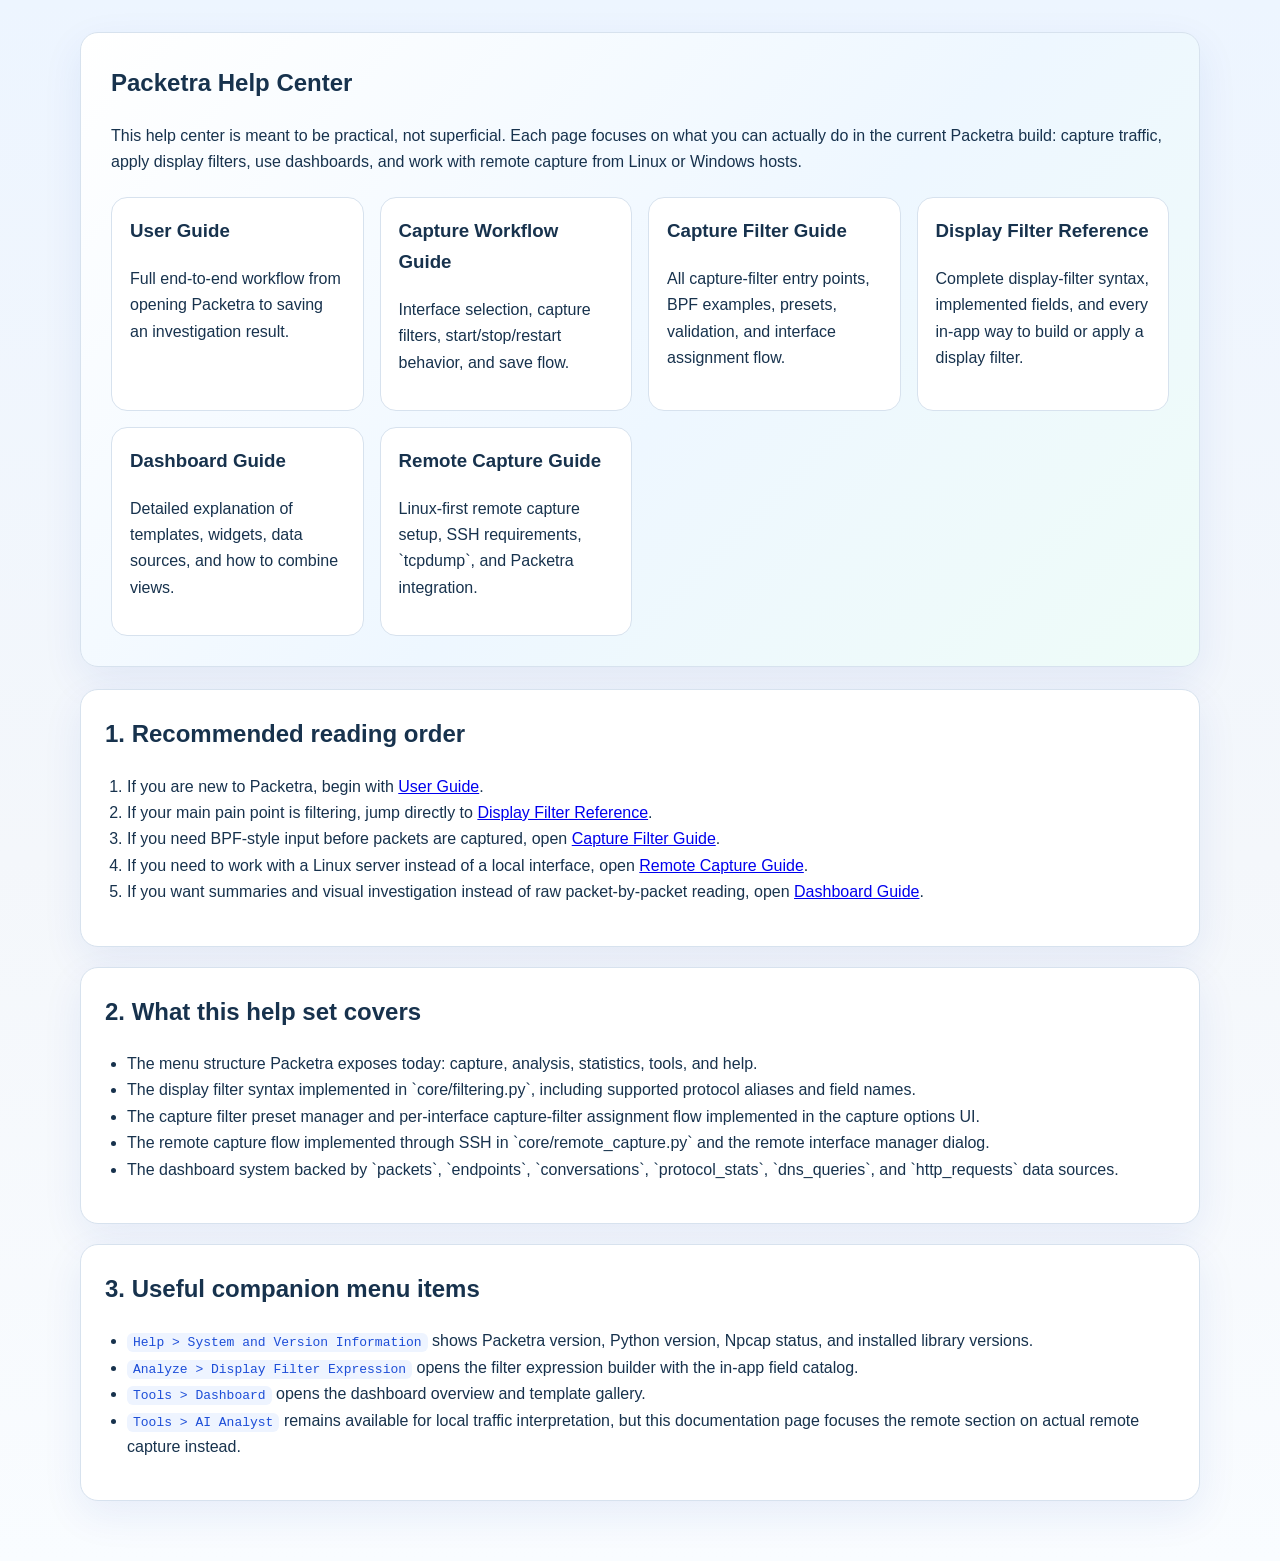
==== help/index.html @ 41b3b4df "Done 99.8%" ====
<!DOCTYPE html>
<html lang="en">
<head>
  <meta charset="utf-8">
  <meta name="viewport" content="width=device-width, initial-scale=1">
  <title>Packetra Help Center</title>
  <style>
    :root {
      --bg: #f4f7fb;
      --panel: #ffffff;
      --ink: #17324d;
      --muted: #5a6c80;
      --line: #d7e2ee;
      --accent: #0f766e;
    }
    * { box-sizing: border-box; }
    body {
      margin: 0;
      font-family: "Segoe UI", Arial, sans-serif;
      background: linear-gradient(180deg, #edf5ff 0%, var(--bg) 55%, #f9fcff 100%);
      color: var(--ink);
      line-height: 1.65;
    }
    .wrap {
      max-width: 1160px;
      margin: 0 auto;
      padding: 32px 20px 60px;
    }
    .hero, .panel {
      background: var(--panel);
      border: 1px solid var(--line);
      border-radius: 18px;
      box-shadow: 0 14px 40px rgba(30, 64, 175, 0.08);
    }
    .hero {
      padding: 30px;
      margin-bottom: 22px;
      background: linear-gradient(135deg, #ffffff 0%, #eef7ff 55%, #eefcf8 100%);
    }
    .grid {
      display: grid;
      grid-template-columns: repeat(auto-fit, minmax(240px, 1fr));
      gap: 16px;
      margin-top: 22px;
    }
    .card {
      display: block;
      text-decoration: none;
      color: inherit;
      padding: 18px;
      border: 1px solid var(--line);
      border-radius: 16px;
      background: #fff;
      transition: transform 0.18s ease, box-shadow 0.18s ease;
    }
    .card:hover {
      transform: translateY(-2px);
      box-shadow: 0 10px 28px rgba(15, 118, 110, 0.12);
    }
    .panel {
      padding: 24px;
      margin-top: 20px;
    }
    h1, h2, h3 { margin-top: 0; }
    code {
      background: #eef4ff;
      color: #1d4ed8;
      padding: 2px 6px;
      border-radius: 6px;
    }
    ul, ol { padding-left: 22px; }
  </style>
</head>
<body>
  <div class="wrap">
    <section class="hero">
      <h1>Packetra Help Center</h1>
      <p>This help center is meant to be practical, not superficial. Each page focuses on what you can actually do in the current Packetra build: capture traffic, apply display filters, use dashboards, and work with remote capture from Linux or Windows hosts.</p>
      <div class="grid">
        <a class="card" href="user_guide.html">
          <h3>User Guide</h3>
          <p>Full end-to-end workflow from opening Packetra to saving an investigation result.</p>
        </a>
        <a class="card" href="capture_workflow.html">
          <h3>Capture Workflow Guide</h3>
          <p>Interface selection, capture filters, start/stop/restart behavior, and save flow.</p>
        </a>
        <a class="card" href="capture_filter_guide.html">
          <h3>Capture Filter Guide</h3>
          <p>All capture-filter entry points, BPF examples, presets, validation, and interface assignment flow.</p>
        </a>
        <a class="card" href="filter_reference.html">
          <h3>Display Filter Reference</h3>
          <p>Complete display-filter syntax, implemented fields, and every in-app way to build or apply a display filter.</p>
        </a>
        <a class="card" href="dashboard_guide.html">
          <h3>Dashboard Guide</h3>
          <p>Detailed explanation of templates, widgets, data sources, and how to combine views.</p>
        </a>
        <a class="card" href="agent_guide.html">
          <h3>Remote Capture Guide</h3>
          <p>Linux-first remote capture setup, SSH requirements, `tcpdump`, and Packetra integration.</p>
        </a>
      </div>
    </section>

    <section class="panel">
      <h2>1. Recommended reading order</h2>
      <ol>
        <li>If you are new to Packetra, begin with <a href="user_guide.html">User Guide</a>.</li>
        <li>If your main pain point is filtering, jump directly to <a href="filter_reference.html">Display Filter Reference</a>.</li>
        <li>If you need BPF-style input before packets are captured, open <a href="capture_filter_guide.html">Capture Filter Guide</a>.</li>
        <li>If you need to work with a Linux server instead of a local interface, open <a href="agent_guide.html">Remote Capture Guide</a>.</li>
        <li>If you want summaries and visual investigation instead of raw packet-by-packet reading, open <a href="dashboard_guide.html">Dashboard Guide</a>.</li>
      </ol>
    </section>

    <section class="panel">
      <h2>2. What this help set covers</h2>
      <ul>
        <li>The menu structure Packetra exposes today: capture, analysis, statistics, tools, and help.</li>
        <li>The display filter syntax implemented in `core/filtering.py`, including supported protocol aliases and field names.</li>
        <li>The capture filter preset manager and per-interface capture-filter assignment flow implemented in the capture options UI.</li>
        <li>The remote capture flow implemented through SSH in `core/remote_capture.py` and the remote interface manager dialog.</li>
        <li>The dashboard system backed by `packets`, `endpoints`, `conversations`, `protocol_stats`, `dns_queries`, and `http_requests` data sources.</li>
      </ul>
    </section>

    <section class="panel">
      <h2>3. Useful companion menu items</h2>
      <ul>
        <li><code>Help &gt; System and Version Information</code> shows Packetra version, Python version, Npcap status, and installed library versions.</li>
        <li><code>Analyze &gt; Display Filter Expression</code> opens the filter expression builder with the in-app field catalog.</li>
        <li><code>Tools &gt; Dashboard</code> opens the dashboard overview and template gallery.</li>
        <li><code>Tools &gt; AI Analyst</code> remains available for local traffic interpretation, but this documentation page focuses the remote section on actual remote capture instead.</li>
      </ul>
    </section>
  </div>
</body>
</html>
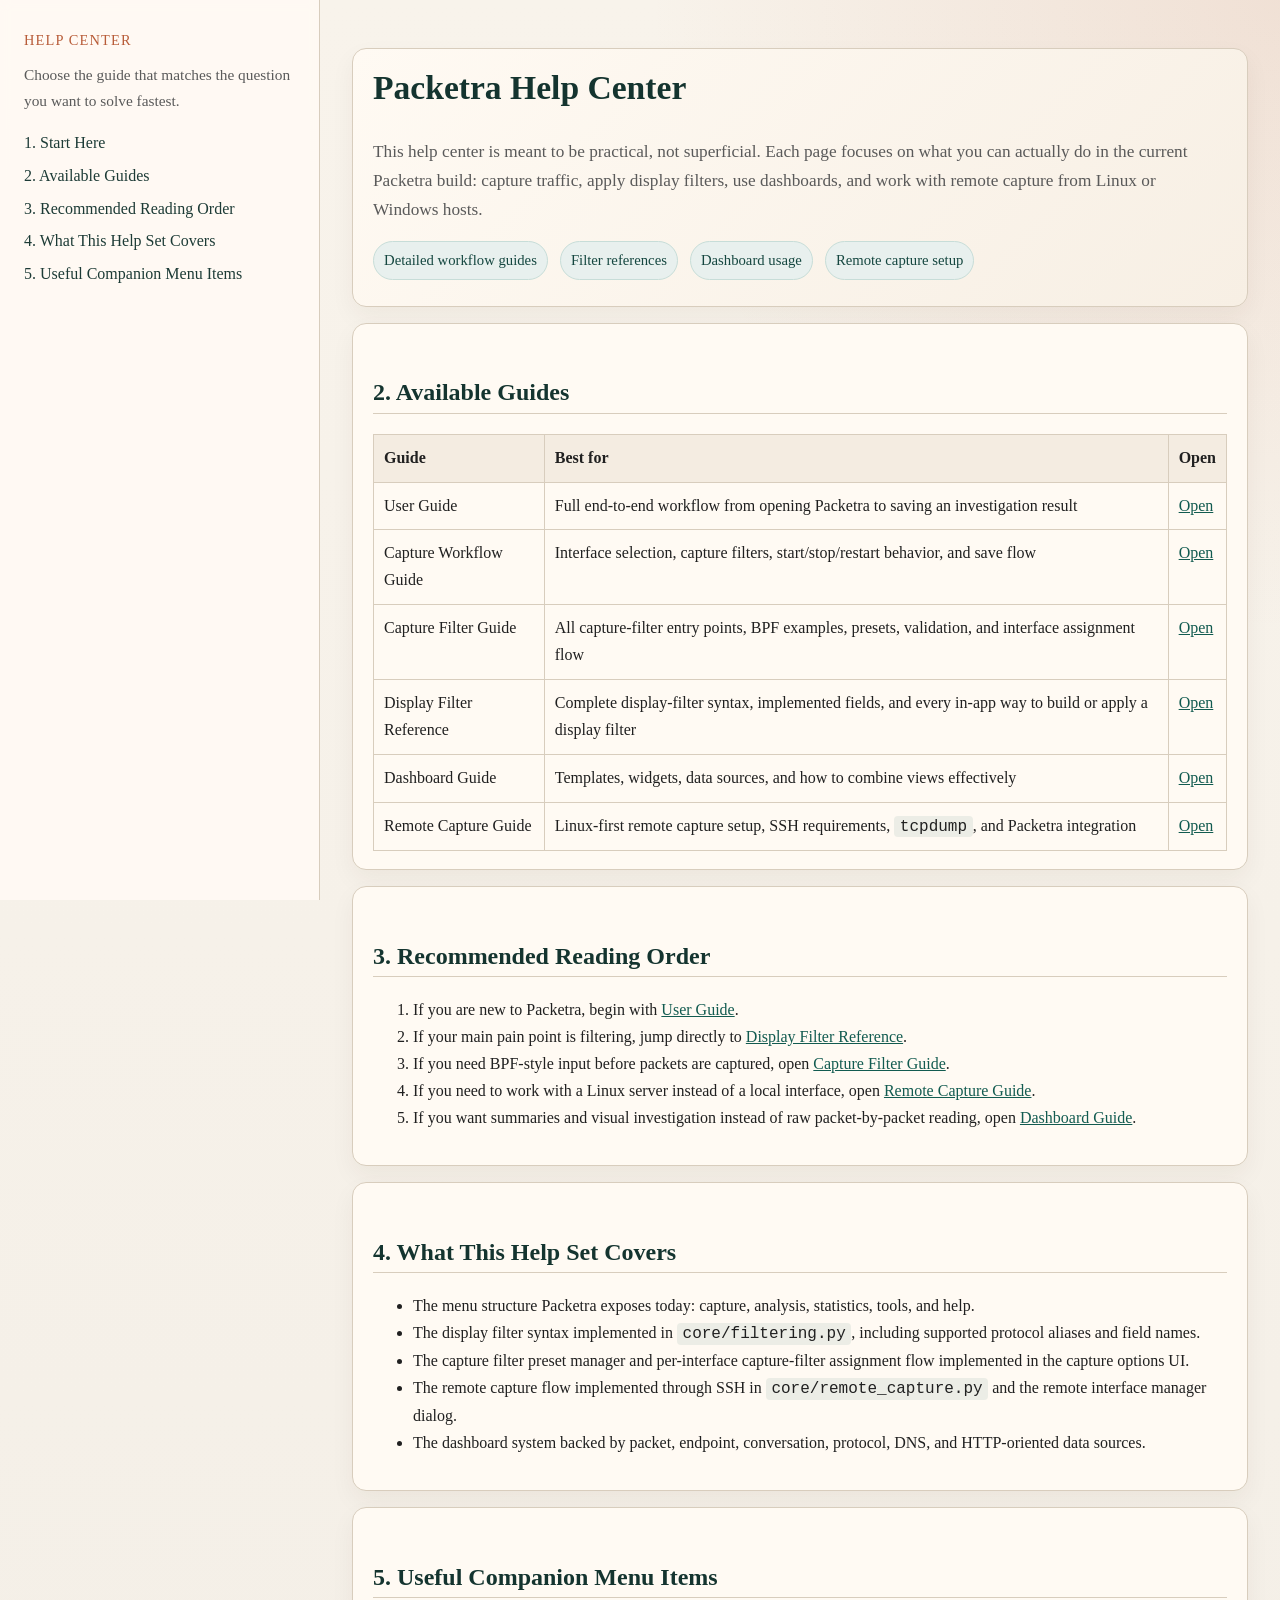
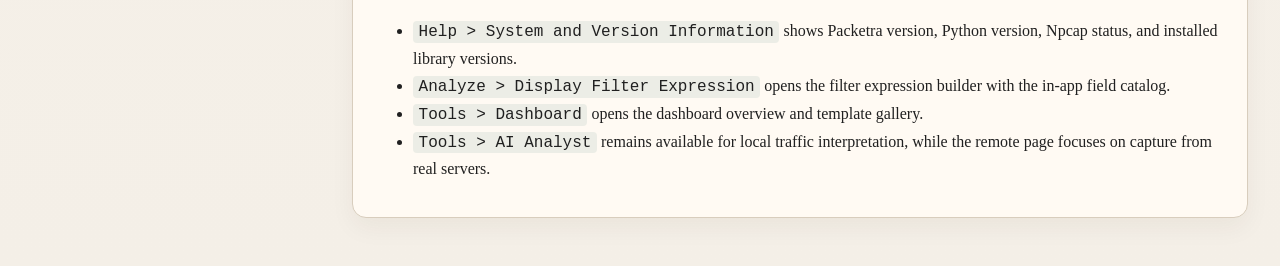
==== commit d5e44417: "Done 99.9%" ====
--- a/help/index.html
+++ b/help/index.html
@@ -4,137 +4,78 @@
   <meta charset="utf-8">
   <meta name="viewport" content="width=device-width, initial-scale=1">
   <title>Packetra Help Center</title>
-  <style>
-    :root {
-      --bg: #f4f7fb;
-      --panel: #ffffff;
-      --ink: #17324d;
-      --muted: #5a6c80;
-      --line: #d7e2ee;
-      --accent: #0f766e;
-    }
-    * { box-sizing: border-box; }
-    body {
-      margin: 0;
-      font-family: "Segoe UI", Arial, sans-serif;
-      background: linear-gradient(180deg, #edf5ff 0%, var(--bg) 55%, #f9fcff 100%);
-      color: var(--ink);
-      line-height: 1.65;
-    }
-    .wrap {
-      max-width: 1160px;
-      margin: 0 auto;
-      padding: 32px 20px 60px;
-    }
-    .hero, .panel {
-      background: var(--panel);
-      border: 1px solid var(--line);
-      border-radius: 18px;
-      box-shadow: 0 14px 40px rgba(30, 64, 175, 0.08);
-    }
-    .hero {
-      padding: 30px;
-      margin-bottom: 22px;
-      background: linear-gradient(135deg, #ffffff 0%, #eef7ff 55%, #eefcf8 100%);
-    }
-    .grid {
-      display: grid;
-      grid-template-columns: repeat(auto-fit, minmax(240px, 1fr));
-      gap: 16px;
-      margin-top: 22px;
-    }
-    .card {
-      display: block;
-      text-decoration: none;
-      color: inherit;
-      padding: 18px;
-      border: 1px solid var(--line);
-      border-radius: 16px;
-      background: #fff;
-      transition: transform 0.18s ease, box-shadow 0.18s ease;
-    }
-    .card:hover {
-      transform: translateY(-2px);
-      box-shadow: 0 10px 28px rgba(15, 118, 110, 0.12);
-    }
-    .panel {
-      padding: 24px;
-      margin-top: 20px;
-    }
-    h1, h2, h3 { margin-top: 0; }
-    code {
-      background: #eef4ff;
-      color: #1d4ed8;
-      padding: 2px 6px;
-      border-radius: 6px;
-    }
-    ul, ol { padding-left: 22px; }
-  </style>
+  <link rel="stylesheet" href="help-theme.css">
 </head>
 <body>
-  <div class="wrap">
-    <section class="hero">
-      <h1>Packetra Help Center</h1>
-      <p>This help center is meant to be practical, not superficial. Each page focuses on what you can actually do in the current Packetra build: capture traffic, apply display filters, use dashboards, and work with remote capture from Linux or Windows hosts.</p>
-      <div class="grid">
-        <a class="card" href="user_guide.html">
-          <h3>User Guide</h3>
-          <p>Full end-to-end workflow from opening Packetra to saving an investigation result.</p>
-        </a>
-        <a class="card" href="capture_workflow.html">
-          <h3>Capture Workflow Guide</h3>
-          <p>Interface selection, capture filters, start/stop/restart behavior, and save flow.</p>
-        </a>
-        <a class="card" href="capture_filter_guide.html">
-          <h3>Capture Filter Guide</h3>
-          <p>All capture-filter entry points, BPF examples, presets, validation, and interface assignment flow.</p>
-        </a>
-        <a class="card" href="filter_reference.html">
-          <h3>Display Filter Reference</h3>
-          <p>Complete display-filter syntax, implemented fields, and every in-app way to build or apply a display filter.</p>
-        </a>
-        <a class="card" href="dashboard_guide.html">
-          <h3>Dashboard Guide</h3>
-          <p>Detailed explanation of templates, widgets, data sources, and how to combine views.</p>
-        </a>
-        <a class="card" href="agent_guide.html">
-          <h3>Remote Capture Guide</h3>
-          <p>Linux-first remote capture setup, SSH requirements, `tcpdump`, and Packetra integration.</p>
-        </a>
-      </div>
-    </section>
+  <div class="layout">
+    <aside class="sidebar">
+      <div class="toc-title">Help Center</div>
+      <p class="toc-note">Choose the guide that matches the question you want to solve fastest.</p>
+      <ul class="toc">
+        <li><a href="#start">1. Start Here</a></li>
+        <li><a href="#guides">2. Available Guides</a></li>
+        <li><a href="#order">3. Recommended Reading Order</a></li>
+        <li><a href="#coverage">4. What This Help Set Covers</a></li>
+        <li><a href="#companion">5. Useful Companion Menu Items</a></li>
+      </ul>
+    </aside>
+    <main class="content">
+      <section class="card hero" id="start">
+        <h1>Packetra Help Center</h1>
+        <p class="lead">This help center is meant to be practical, not superficial. Each page focuses on what you can actually do in the current Packetra build: capture traffic, apply display filters, use dashboards, and work with remote capture from Linux or Windows hosts.</p>
+        <div>
+          <span class="badge">Detailed workflow guides</span>
+          <span class="badge">Filter references</span>
+          <span class="badge">Dashboard usage</span>
+          <span class="badge">Remote capture setup</span>
+        </div>
+      </section>
 
-    <section class="panel">
-      <h2>1. Recommended reading order</h2>
-      <ol>
-        <li>If you are new to Packetra, begin with <a href="user_guide.html">User Guide</a>.</li>
-        <li>If your main pain point is filtering, jump directly to <a href="filter_reference.html">Display Filter Reference</a>.</li>
-        <li>If you need BPF-style input before packets are captured, open <a href="capture_filter_guide.html">Capture Filter Guide</a>.</li>
-        <li>If you need to work with a Linux server instead of a local interface, open <a href="agent_guide.html">Remote Capture Guide</a>.</li>
-        <li>If you want summaries and visual investigation instead of raw packet-by-packet reading, open <a href="dashboard_guide.html">Dashboard Guide</a>.</li>
-      </ol>
-    </section>
+      <section class="card" id="guides">
+        <h2>2. Available Guides</h2>
+        <table>
+          <tr><th>Guide</th><th>Best for</th><th>Open</th></tr>
+          <tr><td>User Guide</td><td>Full end-to-end workflow from opening Packetra to saving an investigation result</td><td><a href="user_guide.html">Open</a></td></tr>
+          <tr><td>Capture Workflow Guide</td><td>Interface selection, capture filters, start/stop/restart behavior, and save flow</td><td><a href="capture_workflow.html">Open</a></td></tr>
+          <tr><td>Capture Filter Guide</td><td>All capture-filter entry points, BPF examples, presets, validation, and interface assignment flow</td><td><a href="capture_filter_guide.html">Open</a></td></tr>
+          <tr><td>Display Filter Reference</td><td>Complete display-filter syntax, implemented fields, and every in-app way to build or apply a display filter</td><td><a href="filter_reference.html">Open</a></td></tr>
+          <tr><td>Dashboard Guide</td><td>Templates, widgets, data sources, and how to combine views effectively</td><td><a href="dashboard_guide.html">Open</a></td></tr>
+          <tr><td>Remote Capture Guide</td><td>Linux-first remote capture setup, SSH requirements, <code>tcpdump</code>, and Packetra integration</td><td><a href="agent_guide.html">Open</a></td></tr>
+        </table>
+      </section>
 
-    <section class="panel">
-      <h2>2. What this help set covers</h2>
-      <ul>
-        <li>The menu structure Packetra exposes today: capture, analysis, statistics, tools, and help.</li>
-        <li>The display filter syntax implemented in `core/filtering.py`, including supported protocol aliases and field names.</li>
-        <li>The capture filter preset manager and per-interface capture-filter assignment flow implemented in the capture options UI.</li>
-        <li>The remote capture flow implemented through SSH in `core/remote_capture.py` and the remote interface manager dialog.</li>
-        <li>The dashboard system backed by `packets`, `endpoints`, `conversations`, `protocol_stats`, `dns_queries`, and `http_requests` data sources.</li>
-      </ul>
-    </section>
+      <section class="card" id="order">
+        <h2>3. Recommended Reading Order</h2>
+        <ol>
+          <li>If you are new to Packetra, begin with <a href="user_guide.html">User Guide</a>.</li>
+          <li>If your main pain point is filtering, jump directly to <a href="filter_reference.html">Display Filter Reference</a>.</li>
+          <li>If you need BPF-style input before packets are captured, open <a href="capture_filter_guide.html">Capture Filter Guide</a>.</li>
+          <li>If you need to work with a Linux server instead of a local interface, open <a href="agent_guide.html">Remote Capture Guide</a>.</li>
+          <li>If you want summaries and visual investigation instead of raw packet-by-packet reading, open <a href="dashboard_guide.html">Dashboard Guide</a>.</li>
+        </ol>
+      </section>
 
-    <section class="panel">
-      <h2>3. Useful companion menu items</h2>
-      <ul>
-        <li><code>Help &gt; System and Version Information</code> shows Packetra version, Python version, Npcap status, and installed library versions.</li>
-        <li><code>Analyze &gt; Display Filter Expression</code> opens the filter expression builder with the in-app field catalog.</li>
-        <li><code>Tools &gt; Dashboard</code> opens the dashboard overview and template gallery.</li>
-        <li><code>Tools &gt; AI Analyst</code> remains available for local traffic interpretation, but this documentation page focuses the remote section on actual remote capture instead.</li>
-      </ul>
-    </section>
+      <section class="card" id="coverage">
+        <h2>4. What This Help Set Covers</h2>
+        <ul>
+          <li>The menu structure Packetra exposes today: capture, analysis, statistics, tools, and help.</li>
+          <li>The display filter syntax implemented in <code>core/filtering.py</code>, including supported protocol aliases and field names.</li>
+          <li>The capture filter preset manager and per-interface capture-filter assignment flow implemented in the capture options UI.</li>
+          <li>The remote capture flow implemented through SSH in <code>core/remote_capture.py</code> and the remote interface manager dialog.</li>
+          <li>The dashboard system backed by packet, endpoint, conversation, protocol, DNS, and HTTP-oriented data sources.</li>
+        </ul>
+      </section>
+
+      <section class="card" id="companion">
+        <h2>5. Useful Companion Menu Items</h2>
+        <ul>
+          <li><code>Help &gt; System and Version Information</code> shows Packetra version, Python version, Npcap status, and installed library versions.</li>
+          <li><code>Analyze &gt; Display Filter Expression</code> opens the filter expression builder with the in-app field catalog.</li>
+          <li><code>Tools &gt; Dashboard</code> opens the dashboard overview and template gallery.</li>
+          <li><code>Tools &gt; AI Analyst</code> remains available for local traffic interpretation, while the remote page focuses on capture from real servers.</li>
+        </ul>
+      </section>
+    </main>
   </div>
 </body>
 </html>
--- a/help/help-theme.css
+++ b/help/help-theme.css
@@ -0,0 +1,226 @@
+:root {
+  --bg: #f4efe7;
+  --panel: #fffaf3;
+  --ink: #202020;
+  --muted: #5a5a5a;
+  --line: #d8cdbd;
+  --accent: #125b50;
+  --accent-2: #b85c38;
+  --accent-soft: #e7f1ef;
+  --code: #272822;
+  --code-ink: #f8f8f2;
+  --shadow: 0 10px 24px rgba(50, 40, 20, 0.05);
+}
+
+* { box-sizing: border-box; }
+
+html { scroll-behavior: smooth; }
+
+body {
+  margin: 0;
+  font-family: Georgia, "Times New Roman", serif;
+  color: var(--ink);
+  background:
+    radial-gradient(circle at top right, rgba(184, 92, 56, 0.12), transparent 28%),
+    linear-gradient(180deg, #f8f3eb 0%, var(--bg) 100%);
+  line-height: 1.68;
+}
+
+.layout {
+  display: grid;
+  grid-template-columns: 320px 1fr;
+  min-height: 100vh;
+}
+
+aside.sidebar {
+  position: sticky;
+  top: 0;
+  align-self: start;
+  height: 100vh;
+  overflow: auto;
+  padding: 28px 24px;
+  border-right: 1px solid var(--line);
+  background: rgba(255, 250, 243, 0.92);
+  backdrop-filter: blur(6px);
+}
+
+main.content {
+  padding: 32px;
+  max-width: 1120px;
+}
+
+h1, h2, h3, h4 {
+  line-height: 1.25;
+  color: #14342f;
+  margin-top: 0;
+  scroll-margin-top: 24px;
+}
+
+h1 {
+  font-size: 2.1rem;
+}
+
+h2 {
+  margin-top: 2.2rem;
+  padding-bottom: 0.35rem;
+  border-bottom: 1px solid var(--line);
+}
+
+h3 {
+  margin-top: 1.4rem;
+}
+
+p, li, td, th {
+  font-size: 1rem;
+}
+
+a {
+  color: var(--accent);
+}
+
+.lead {
+  font-size: 1.08rem;
+  color: var(--muted);
+  max-width: 850px;
+}
+
+.card {
+  background: var(--panel);
+  border: 1px solid var(--line);
+  border-radius: 14px;
+  padding: 18px 20px;
+  margin: 16px 0;
+  box-shadow: var(--shadow);
+}
+
+.hero {
+  background: linear-gradient(135deg, #fffaf3 0%, #f7efe4 100%);
+}
+
+code {
+  font-family: Consolas, "Courier New", monospace;
+  background: rgba(18, 91, 80, 0.08);
+  padding: 0.12rem 0.35rem;
+  border-radius: 4px;
+}
+
+pre {
+  overflow: auto;
+  padding: 16px;
+  border-radius: 12px;
+  background: var(--code);
+  color: var(--code-ink);
+  border: 1px solid #111;
+}
+
+pre code {
+  background: transparent;
+  padding: 0;
+  color: inherit;
+}
+
+table {
+  width: 100%;
+  border-collapse: collapse;
+  margin-top: 12px;
+}
+
+th, td {
+  border: 1px solid var(--line);
+  padding: 10px;
+  text-align: left;
+  vertical-align: top;
+}
+
+th {
+  background: #f4ece1;
+}
+
+.toc-title {
+  font-size: 0.9rem;
+  letter-spacing: 0.08em;
+  text-transform: uppercase;
+  color: var(--accent-2);
+  margin-bottom: 10px;
+}
+
+.toc-note {
+  color: var(--muted);
+  margin-top: 0;
+  margin-bottom: 16px;
+  font-size: 0.96rem;
+}
+
+.toc {
+  list-style: none;
+  padding: 0;
+  margin: 0;
+}
+
+.toc li {
+  margin: 6px 0;
+}
+
+.toc a {
+  color: #1d3b36;
+  text-decoration: none;
+}
+
+.toc a:hover {
+  text-decoration: underline;
+}
+
+.toc .sub {
+  margin-left: 16px;
+  font-size: 0.96rem;
+}
+
+.badge {
+  display: inline-block;
+  margin-right: 8px;
+  margin-bottom: 8px;
+  padding: 6px 10px;
+  border-radius: 999px;
+  background: #e8f0ee;
+  border: 1px solid #c7ddd8;
+  color: #154740;
+  font-size: 0.92rem;
+}
+
+.backlinks {
+  display: flex;
+  flex-wrap: wrap;
+  gap: 10px 16px;
+  margin-top: 12px;
+}
+
+.note {
+  border-left: 5px solid var(--accent-2);
+  padding-left: 14px;
+}
+
+.ok {
+  border-left: 5px solid var(--accent);
+  padding-left: 14px;
+}
+
+.mono {
+  font-family: Consolas, "Courier New", monospace;
+}
+
+@media (max-width: 960px) {
+  .layout {
+    grid-template-columns: 1fr;
+  }
+
+  aside.sidebar {
+    position: static;
+    height: auto;
+    border-right: none;
+    border-bottom: 1px solid var(--line);
+  }
+
+  main.content {
+    padding: 22px;
+  }
+}
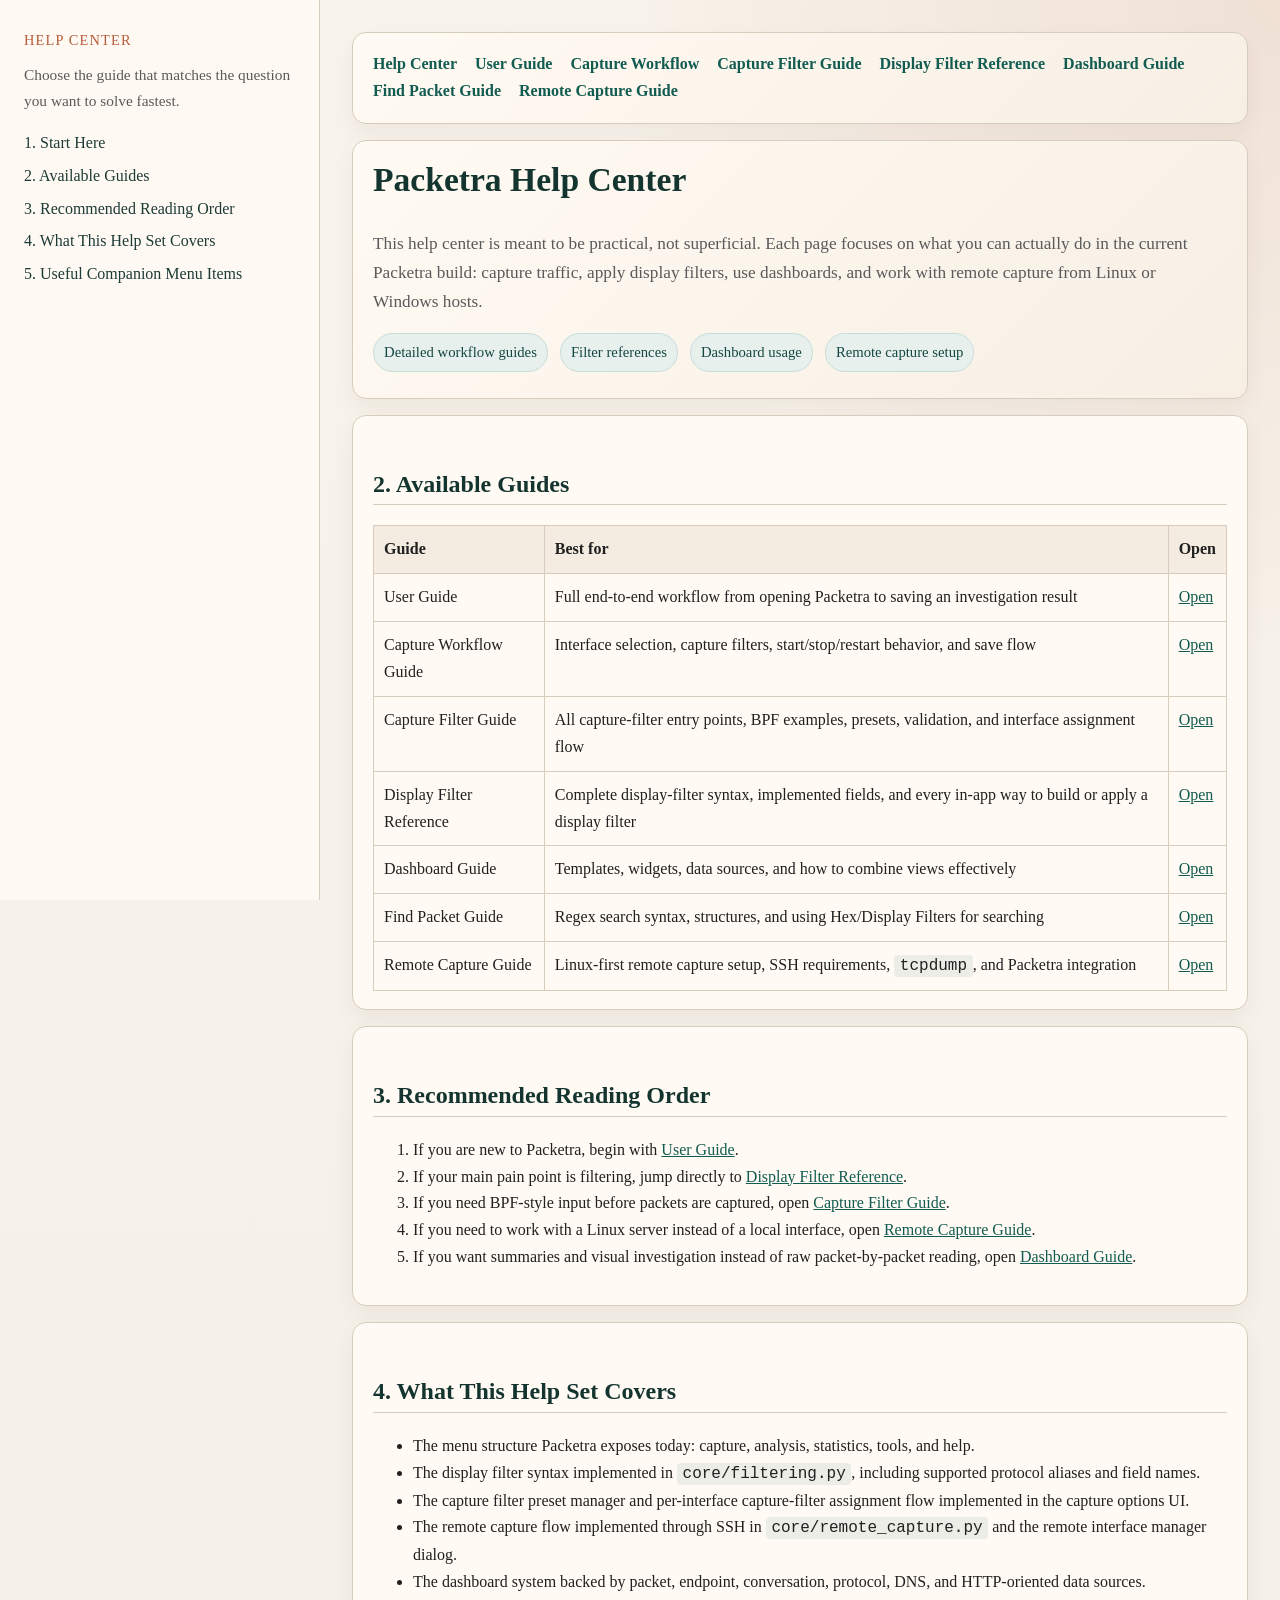
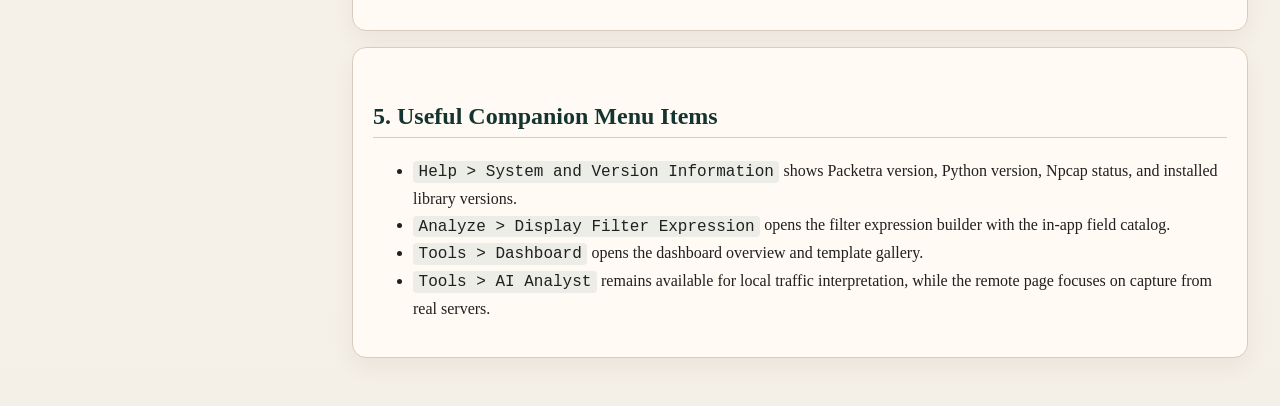
==== commit 2b674571: "Done 99.96%" ====
--- a/help/index.html
+++ b/help/index.html
@@ -20,6 +20,16 @@
       </ul>
     </aside>
     <main class="content">
+      <div class="nav">
+        <a href="index.html">Help Center</a>
+        <a href="user_guide.html">User Guide</a>
+        <a href="capture_workflow.html">Capture Workflow</a>
+        <a href="capture_filter_guide.html">Capture Filter Guide</a>
+        <a href="filter_reference.html">Display Filter Reference</a>
+        <a href="dashboard_guide.html">Dashboard Guide</a>
+        <a href="find_guide.html">Find Packet Guide</a>
+        <a href="agent_guide.html">Remote Capture Guide</a>
+      </div>
       <section class="card hero" id="start">
         <h1>Packetra Help Center</h1>
         <p class="lead">This help center is meant to be practical, not superficial. Each page focuses on what you can actually do in the current Packetra build: capture traffic, apply display filters, use dashboards, and work with remote capture from Linux or Windows hosts.</p>
@@ -40,6 +50,7 @@
           <tr><td>Capture Filter Guide</td><td>All capture-filter entry points, BPF examples, presets, validation, and interface assignment flow</td><td><a href="capture_filter_guide.html">Open</a></td></tr>
           <tr><td>Display Filter Reference</td><td>Complete display-filter syntax, implemented fields, and every in-app way to build or apply a display filter</td><td><a href="filter_reference.html">Open</a></td></tr>
           <tr><td>Dashboard Guide</td><td>Templates, widgets, data sources, and how to combine views effectively</td><td><a href="dashboard_guide.html">Open</a></td></tr>
+          <tr><td>Find Packet Guide</td><td>Regex search syntax, structures, and using Hex/Display Filters for searching</td><td><a href="find_guide.html">Open</a></td></tr>
           <tr><td>Remote Capture Guide</td><td>Linux-first remote capture setup, SSH requirements, <code>tcpdump</code>, and Packetra integration</td><td><a href="agent_guide.html">Open</a></td></tr>
         </table>
       </section>
--- a/help/help-theme.css
+++ b/help/help-theme.css
@@ -97,6 +97,22 @@
   background: linear-gradient(135deg, #fffaf3 0%, #f7efe4 100%);
 }
 
+.nav {
+  background: linear-gradient(135deg, #fffaf3 0%, #f7efe4 100%);
+  border: 1px solid var(--line);
+  border-radius: 14px;
+  box-shadow: var(--shadow);
+  padding: 18px 20px;
+  margin-bottom: 16px;
+}
+
+.nav a {
+  margin-right: 14px;
+  color: var(--accent);
+  text-decoration: none;
+  font-weight: 600;
+}
+
 code {
   font-family: Consolas, "Courier New", monospace;
   background: rgba(18, 91, 80, 0.08);
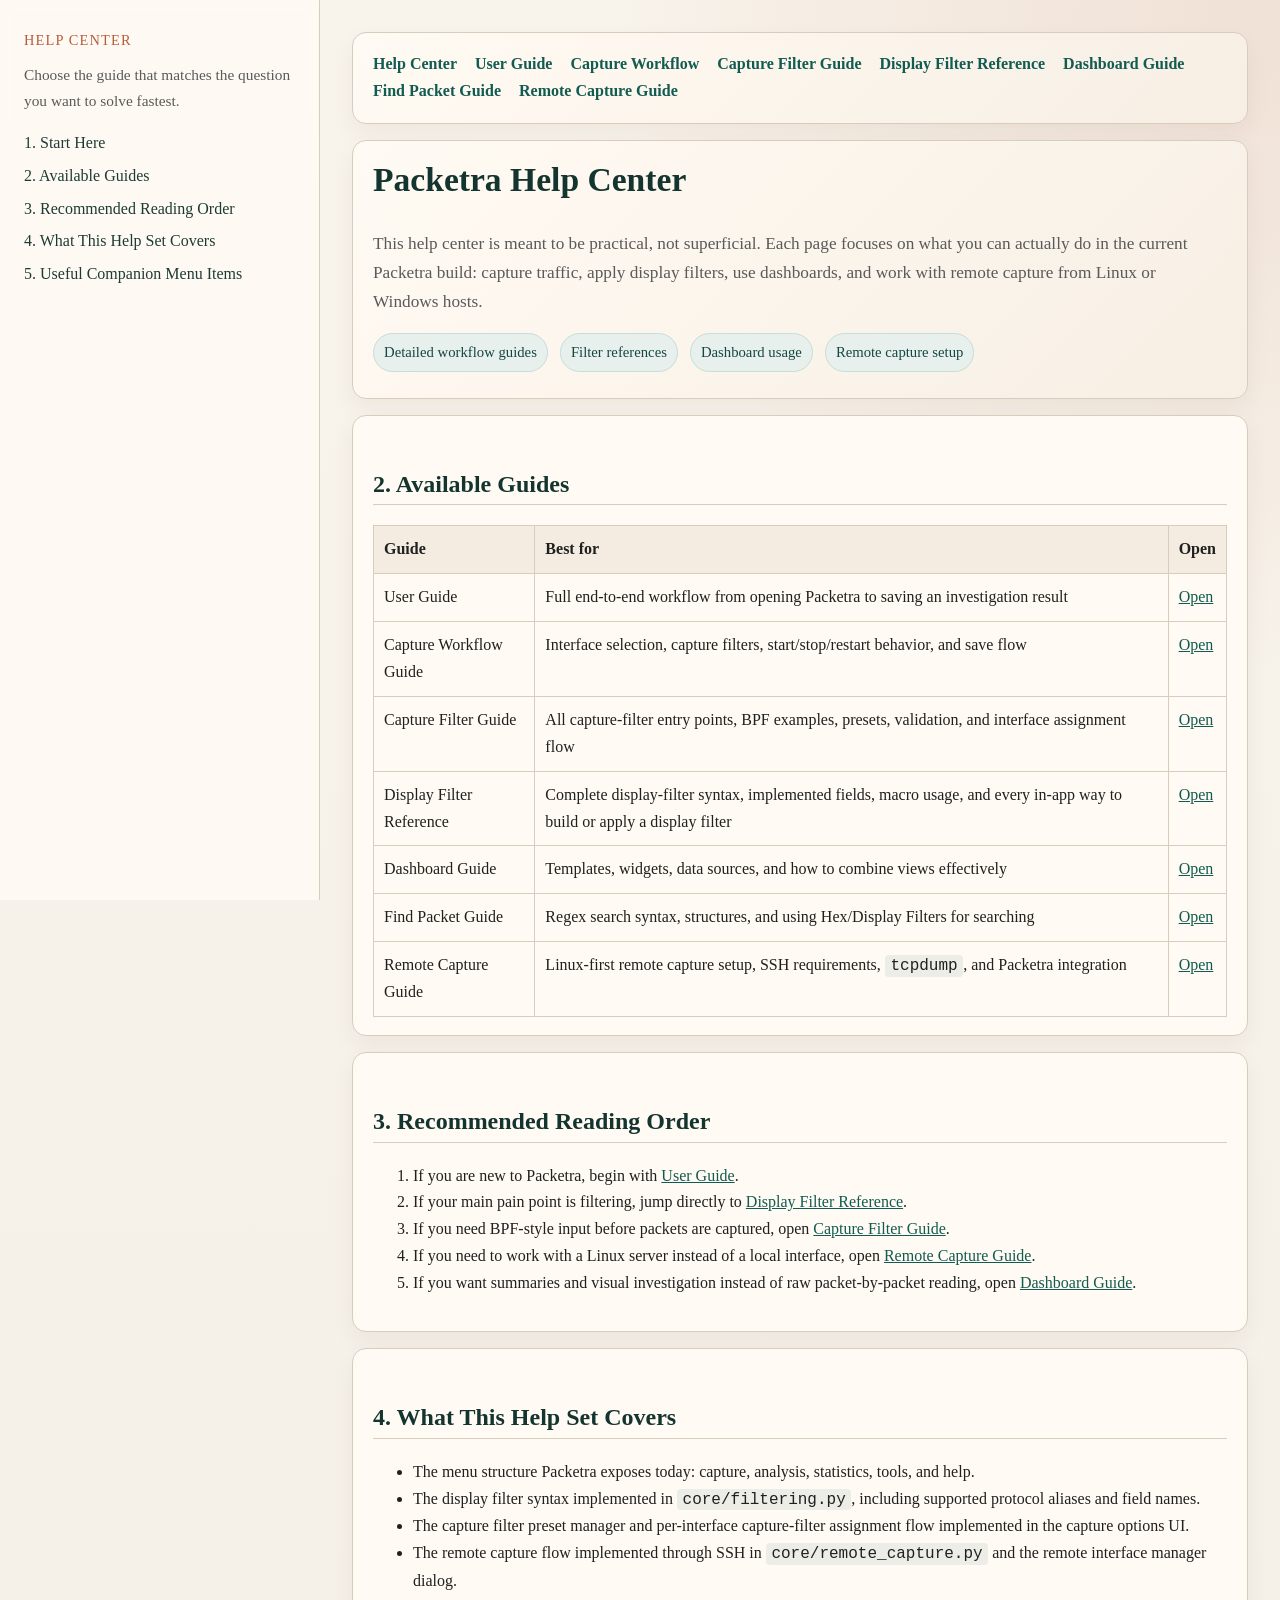
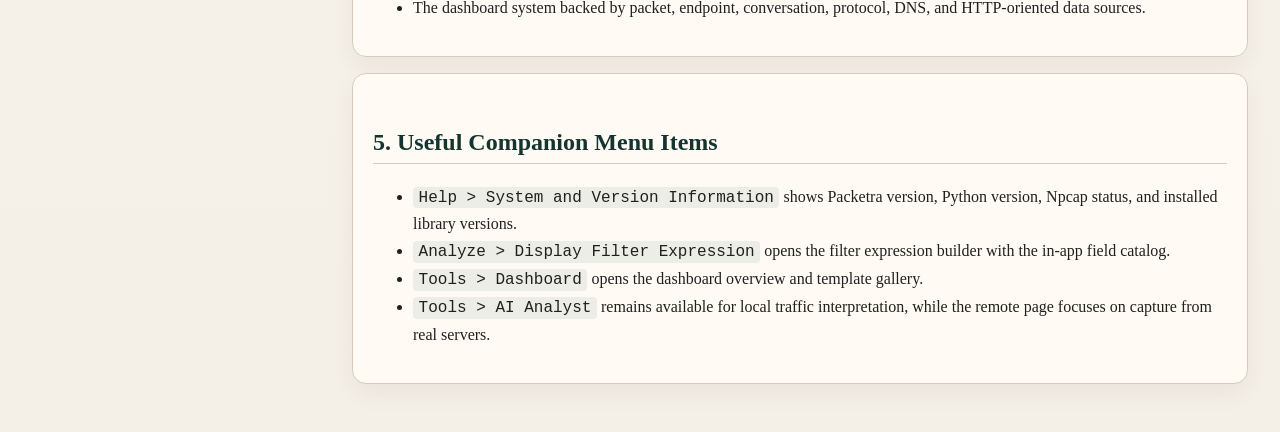
==== commit 23d56b9f: "Done 99.971% Ana" ====
--- a/help/index.html
+++ b/help/index.html
@@ -48,7 +48,7 @@
           <tr><td>User Guide</td><td>Full end-to-end workflow from opening Packetra to saving an investigation result</td><td><a href="user_guide.html">Open</a></td></tr>
           <tr><td>Capture Workflow Guide</td><td>Interface selection, capture filters, start/stop/restart behavior, and save flow</td><td><a href="capture_workflow.html">Open</a></td></tr>
           <tr><td>Capture Filter Guide</td><td>All capture-filter entry points, BPF examples, presets, validation, and interface assignment flow</td><td><a href="capture_filter_guide.html">Open</a></td></tr>
-          <tr><td>Display Filter Reference</td><td>Complete display-filter syntax, implemented fields, and every in-app way to build or apply a display filter</td><td><a href="filter_reference.html">Open</a></td></tr>
+          <tr><td>Display Filter Reference</td><td>Complete display-filter syntax, implemented fields, macro usage, and every in-app way to build or apply a display filter</td><td><a href="filter_reference.html">Open</a></td></tr>
           <tr><td>Dashboard Guide</td><td>Templates, widgets, data sources, and how to combine views effectively</td><td><a href="dashboard_guide.html">Open</a></td></tr>
           <tr><td>Find Packet Guide</td><td>Regex search syntax, structures, and using Hex/Display Filters for searching</td><td><a href="find_guide.html">Open</a></td></tr>
           <tr><td>Remote Capture Guide</td><td>Linux-first remote capture setup, SSH requirements, <code>tcpdump</code>, and Packetra integration</td><td><a href="agent_guide.html">Open</a></td></tr>
